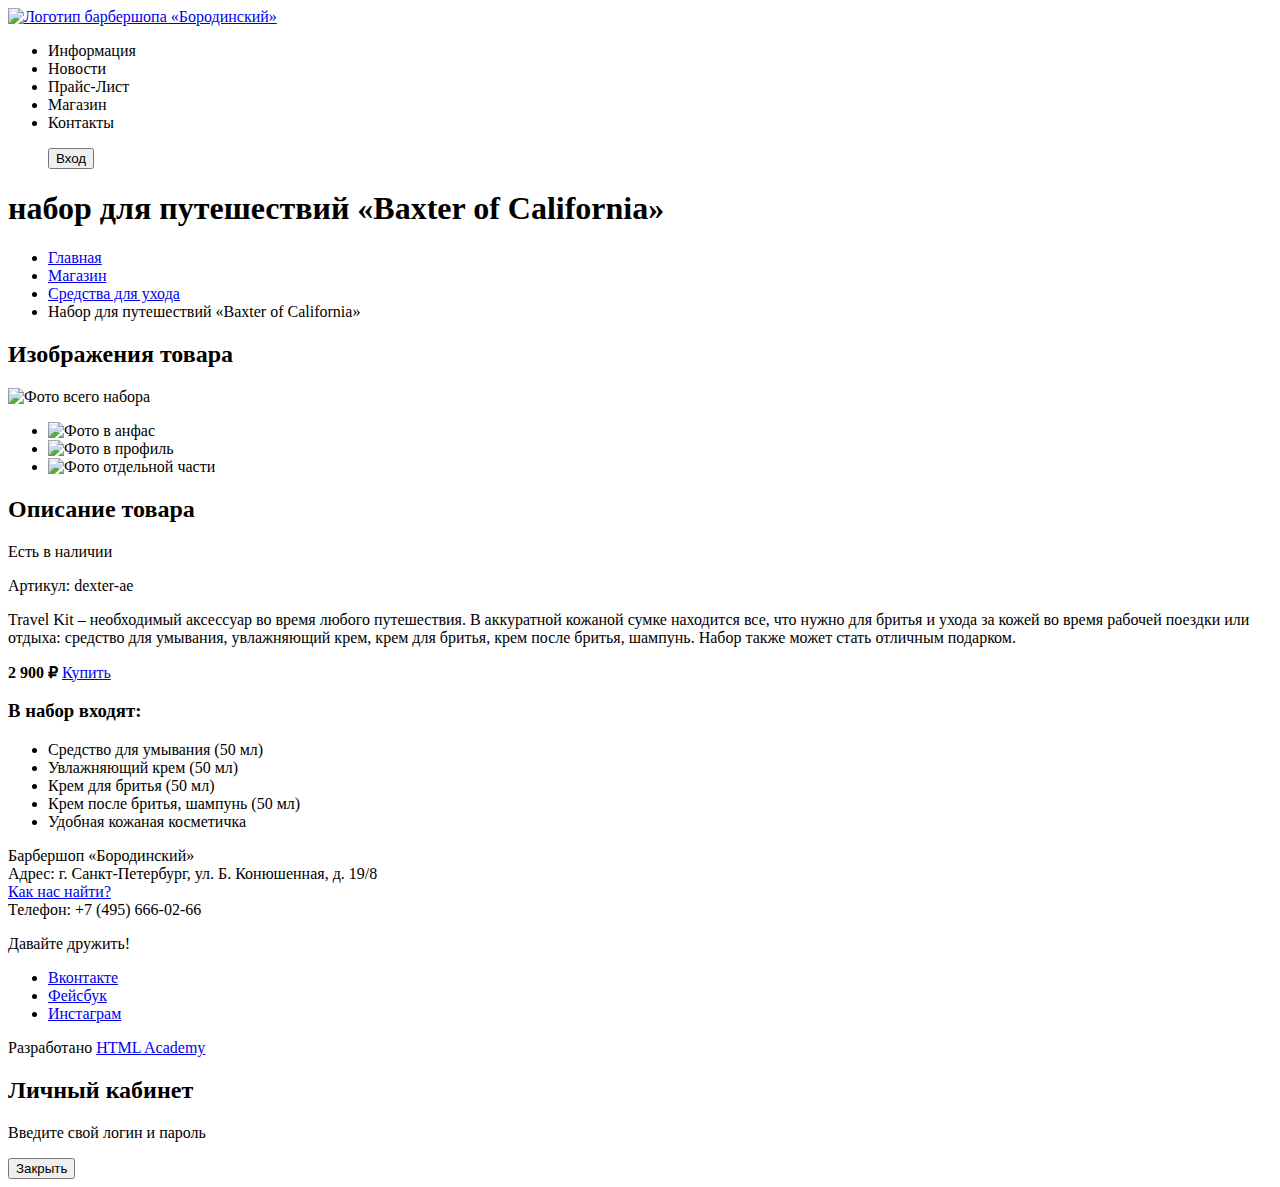
==== item.html @ f43f0ab4 "Сделала разметку всех страниц" ====
<!DOCTYPE html>
<html lang="ru">

<head>
    <meta charset="UTF-8">
    <title>Barbershop</title>
</head>

<body>
    <header>
        <nav>
            <a href="index.html">
                <img src="#" width="111" height="24" alt="Логотип барбершопа «Бородинский»">
            </a>
            <ul>
                <li><a href="#"></a>Информация</li>
                <li><a href="#"></a>Новости</li>
                <li><a href="price.html"></a>Прайс-Лист</li>
                <li><a href="#"></a>Магазин</li>
                <li><a href="#"></a>Контакты</li>
            </ul>
            <ul>
                <button type="button">Вход</button>
            </ul>
        </nav>
    </header>

    <main>
        <h1>набор для путешествий «Baxter of California»</h1>
        <ul class="breadcrumbs">
            <li><a href="index.html">Главная</a></li>
            <li><a href="#">Магазин</a></li>
            <li><a href="#">Средства для ухода</a></li>
            <li class="breadcrumbs-current">Набор для путешествий «Baxter of California»</li>
        </ul>

        <section class="product-photos">
            <h2 class="visually-hidden">Изображения товара</h2>
            <p class="product-photo-full">
                <img src="#" width="460" height="498" alt="Фото всего набора">
            </p>
            <ul class="product-photo-preview">
                <li><img src="#" width="140" height="149" alt="Фото в анфас"></li>
                <li><img src="#" width="140" height="149" alt="Фото в профиль"></li>
                <li><img src="#" width="140" height="149" alt="Фото отдельной части"></li>
            </ul>
        </section>

        <section class="product-info">
            <h2 class="visually-hidden">Описание товара</h2>
            <p class="product-availability">Есть в наличии</p>
            <p class="product-article">Артикул: dexter-ae</p>
            <p class="product-text">Travel Kit – необходимый аксессуар во время любого путешествия.
                В аккуратной кожаной сумке находится все, что нужно для бритья и ухода за кожей
                во время рабочей поездки или отдыха: средство для умывания, увлажняющий крем, крем
                для бритья, крем после бритья, шампунь. Набор также может стать отличным подарком.</p>
            <p class="product-price">
                <b>2 900 &#8381;</b>
                <a href="#" class="button">Купить</a>
            </p>
            <h3>В набор входят:</h3>
            <ul>
                <li>Средство для умывания (50 мл)</li>
                <li>Увлажняющий крем (50 мл)</li>
                <li>Крем для бритья (50 мл)</li>
                <li>Крем после бритья, шампунь (50 мл)</li>
                <li>Удобная кожаная косметичка</li>
            </ul>
        </section>

    </main>
    <footer class="main-footer">
        <p class="footer_contacts">
            Барбершоп «Бородинский»<br>
            Адрес: г. Санкт-Петербург, ул. Б. Конюшенная, д. 19/8<br>
            <a href="#">Как нас найти?</a><br>
            Телефон: +7 (495) 666-02-66
        </p>
        <div class="footer_social_network">
            <p>Давайте дружить!</p>
            <ul>
                <li><a href="#" class="vk">Вконтакте</a></li>
                <li><a href="#" class="facebook">Фейсбук</a></li>
                <li><a href="#" class="instagram">Инстаграм</a></li>
            </ul>
        </div>
        <p>
            Разработано
            <a href="https://htmlacademy.ru/">HTML Academy</a>
        </p>
    </footer>
    <section class="modal modal-login">
        <h2>Личный кабинет</h2>
        <p>Введите свой логин и пароль</p>
        <button type="button">Закрыть</button>
    </section>
</body>

</html>
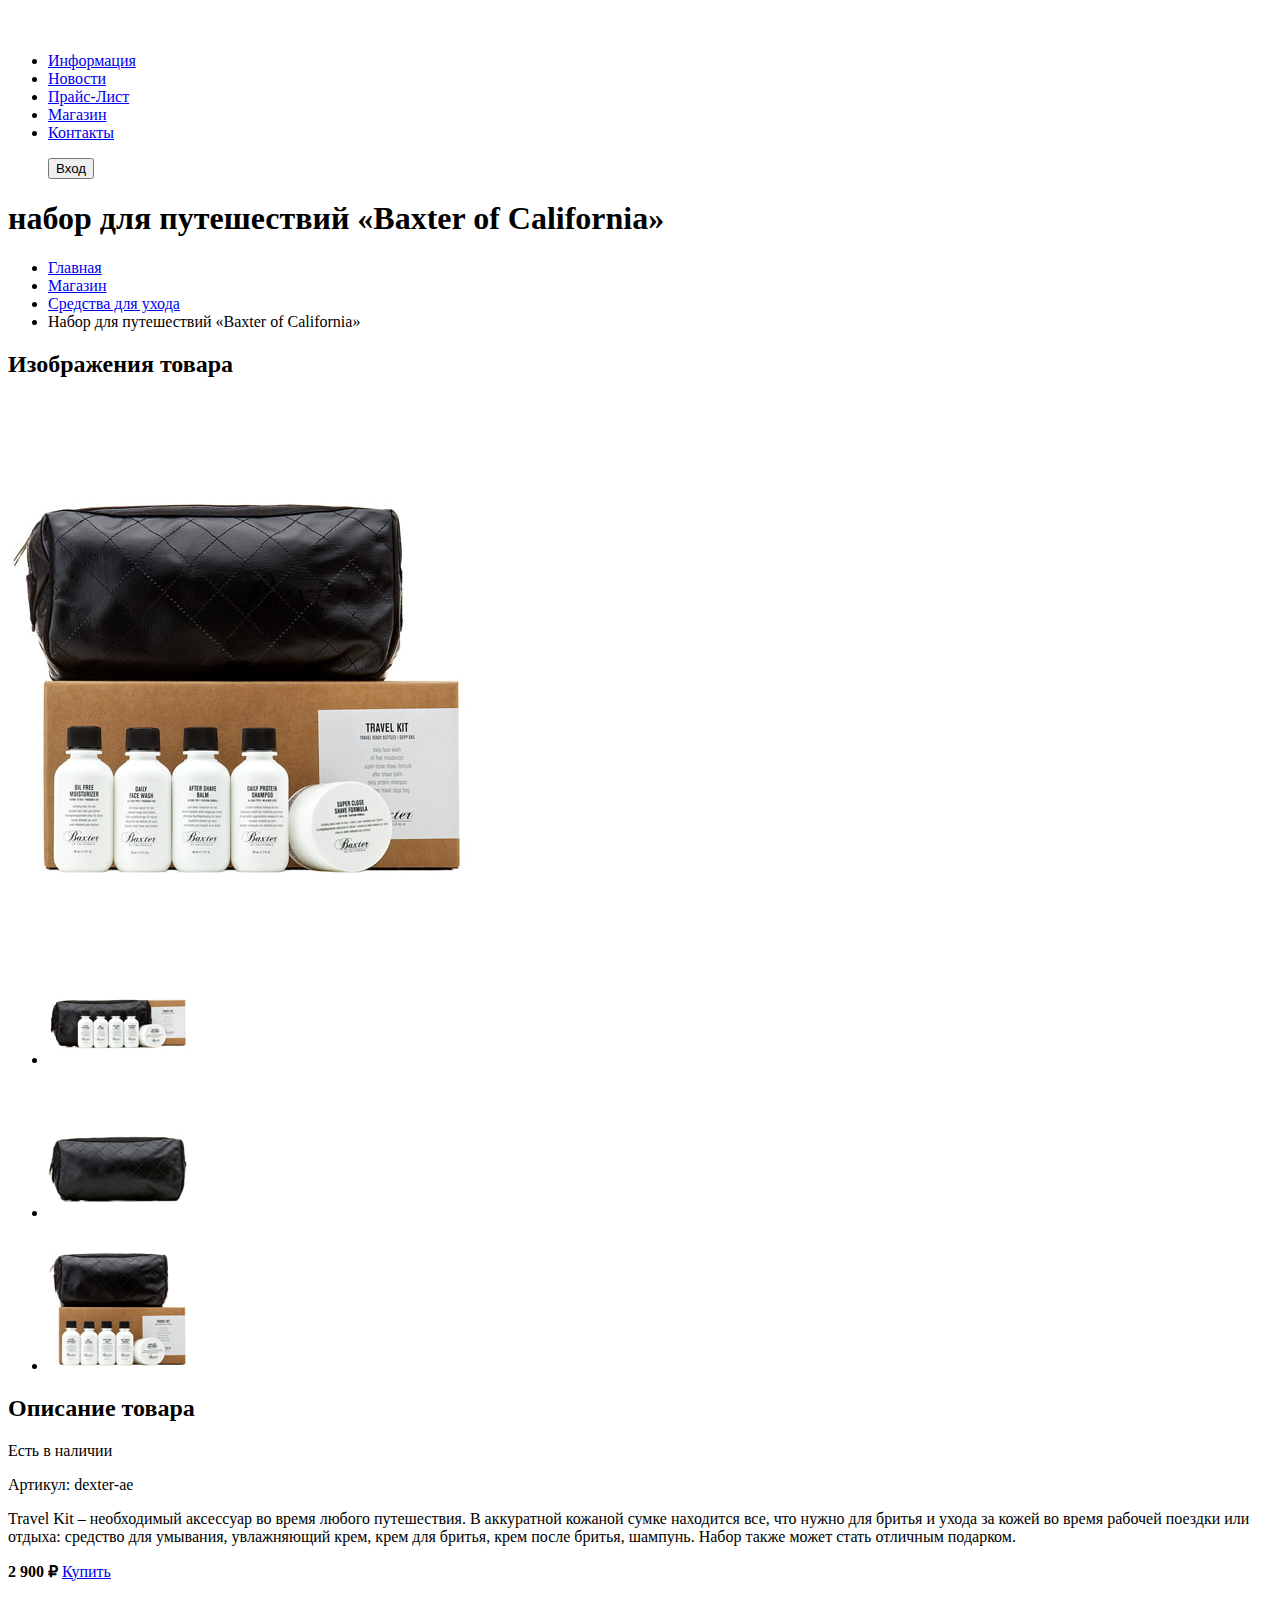
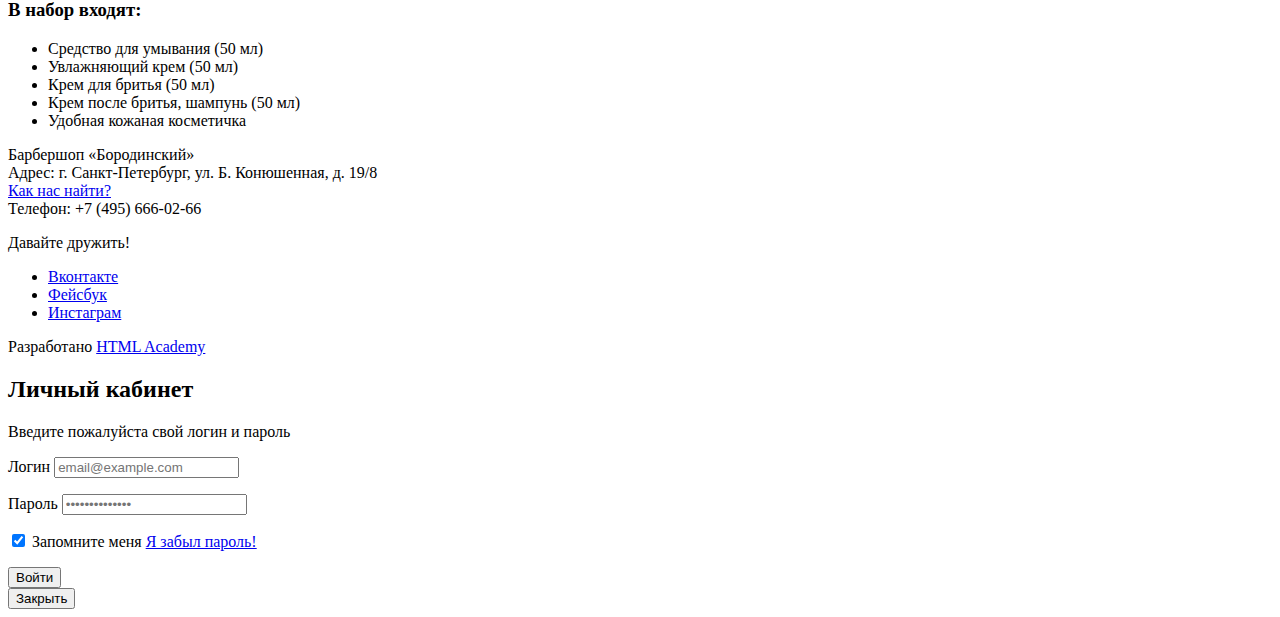
==== commit bc55c072: "Добавила формы в разметку" ====
--- a/item.html
+++ b/item.html
@@ -10,14 +10,14 @@
     <header>
         <nav>
             <a href="index.html">
-                <img src="#" width="111" height="24" alt="Логотип барбершопа «Бородинский»">
+                <img src="img/small-logo.svg" width="111" height="24" alt="Логотип барбершопа «Бородинский»">
             </a>
             <ul>
-                <li><a href="#"></a>Информация</li>
-                <li><a href="#"></a>Новости</li>
-                <li><a href="price.html"></a>Прайс-Лист</li>
-                <li><a href="#"></a>Магазин</li>
-                <li><a href="#"></a>Контакты</li>
+                <li><a href="#">Информация</a></li>
+                <li><a href="#">Новости</a></li>
+                <li><a href="price.html">Прайс-Лист</a></li>
+                <li><a href="shop.html">Магазин</a></li>
+                <li><a href="#">Контакты</a></li>
             </ul>
             <ul>
                 <button type="button">Вход</button>
@@ -37,12 +37,12 @@
         <section class="product-photos">
             <h2 class="visually-hidden">Изображения товара</h2>
             <p class="product-photo-full">
-                <img src="#" width="460" height="498" alt="Фото всего набора">
+                <img src="img/travel-set-big.jpg" width="460" height="498" alt="Фото всего набора">
             </p>
             <ul class="product-photo-preview">
-                <li><img src="#" width="140" height="149" alt="Фото в анфас"></li>
-                <li><img src="#" width="140" height="149" alt="Фото в профиль"></li>
-                <li><img src="#" width="140" height="149" alt="Фото отдельной части"></li>
+                <li><img src="img/travel-set-1.jpg" width="140" height="149" alt="Фото в анфас"></li>
+                <li><img src="img/travel-set-2.jpg" width="140" height="149" alt="Фото в профиль"></li>
+                <li><img src="img/travel-set-3.jpg" width="140" height="149" alt="Фото отдельной части"></li>
             </ul>
         </section>
 
@@ -91,7 +91,28 @@
     </footer>
     <section class="modal modal-login">
         <h2>Личный кабинет</h2>
-        <p>Введите свой логин и пароль</p>
+        <p>Введите пожалуйста свой логин и пароль</p>
+
+        <form action="#" method="POST">
+            <p>
+                <label for="user-login">Логин</label>
+                <input type="email" id="user-login" name="login" placeholder="email@example.com" autocomplete="on">
+            </p>
+
+            <p>
+                <label for="user-password">Пароль</label>
+                <input type="password" id="user-password" name="password" placeholder="••••••••••••••"
+                    autocomplete="on">
+            </p>
+
+            <p>
+                <input type="checkbox" name="remember" id="login-password-info" checked>
+                <label for="login-password-info">Запомните меня</label>
+
+                <a href="#">Я забыл пароль!</a>
+            </p>
+            <button type="submit">Войти</button>
+        </form>
         <button type="button">Закрыть</button>
     </section>
 </body>
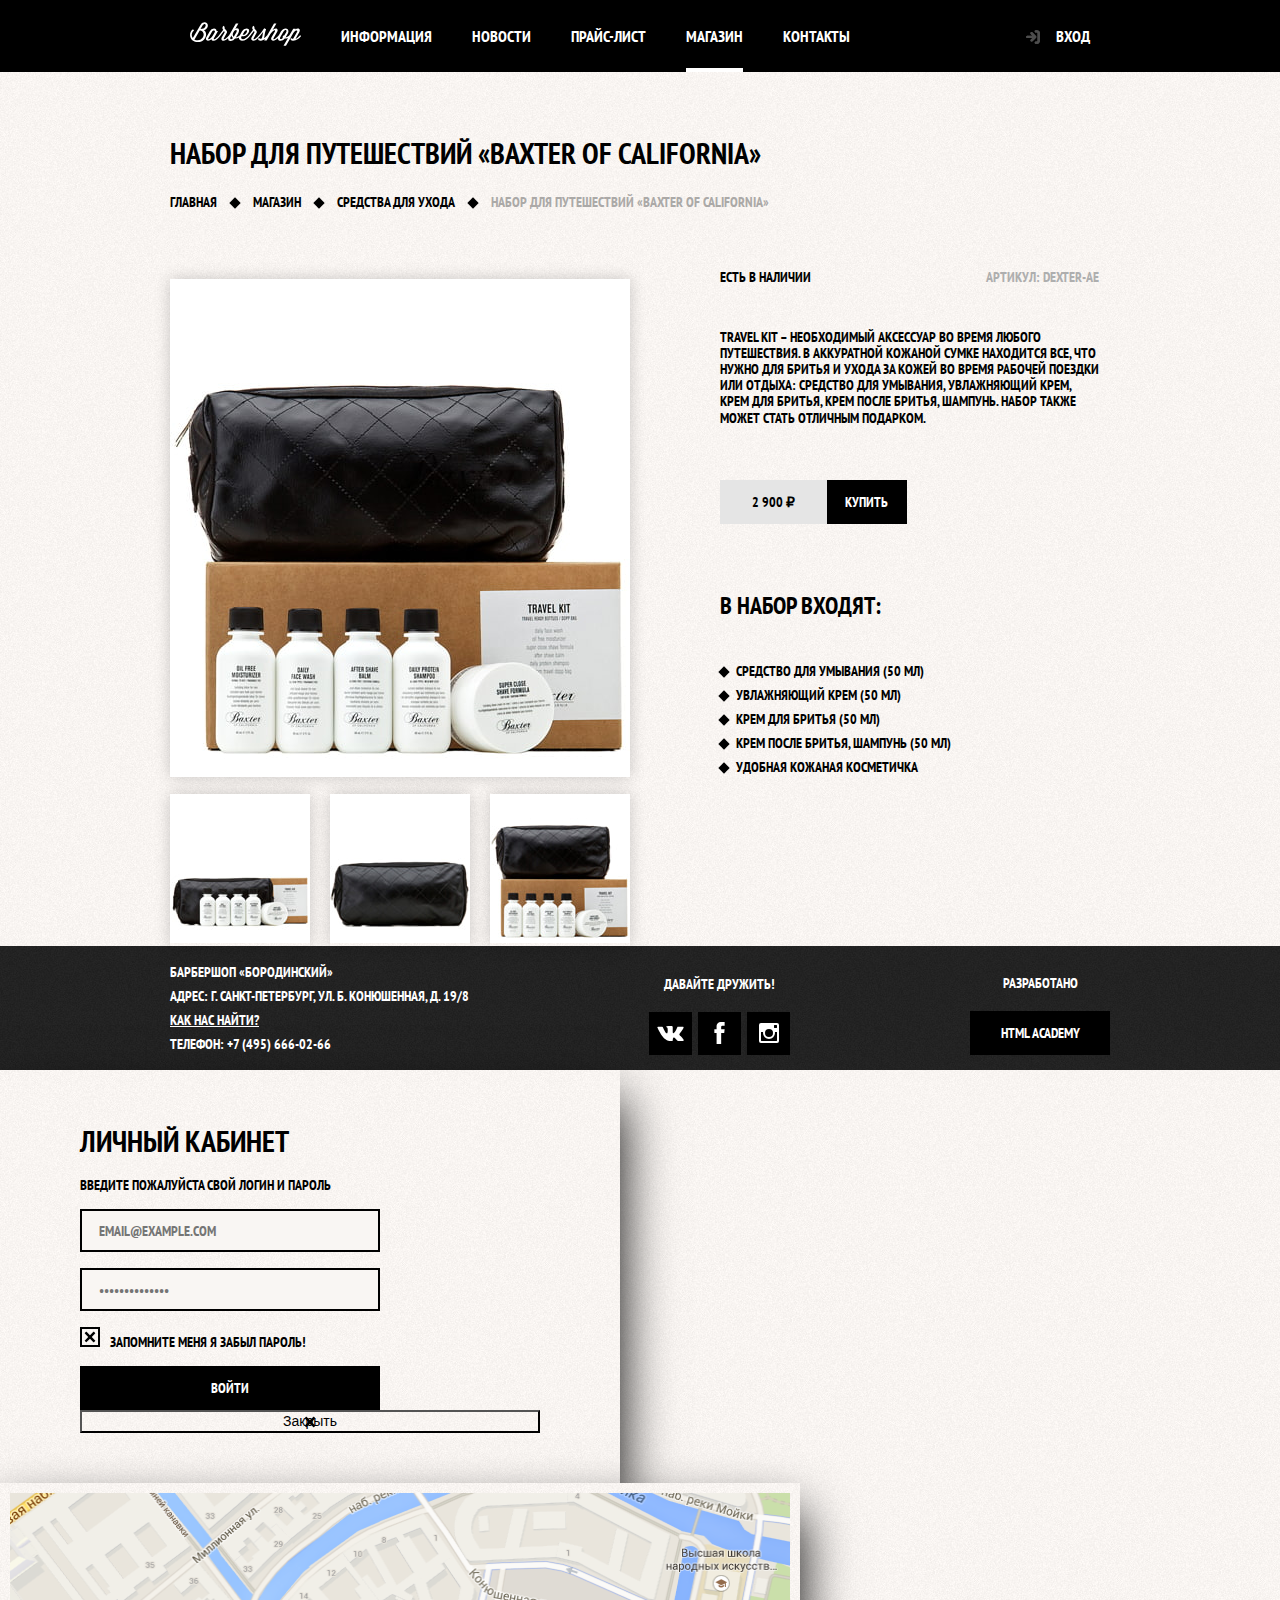
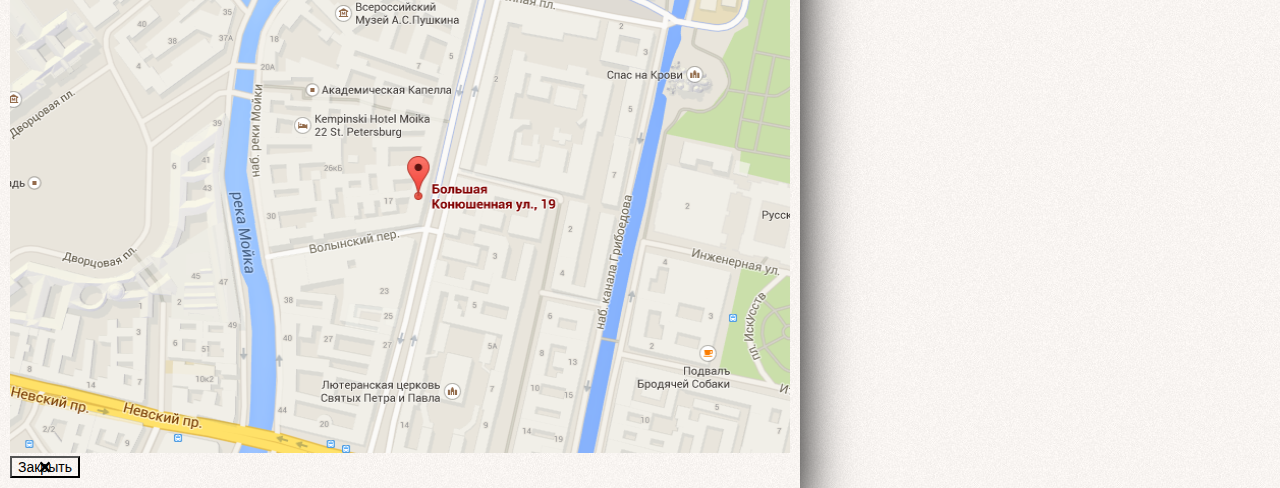
==== commit 298e1317: "Добавила сетку в разметку" ====
--- a/item.html
+++ b/item.html
@@ -4,117 +4,151 @@
 <head>
     <meta charset="UTF-8">
     <title>Barbershop</title>
+    <link rel="stylesheet" href="normalize.css">
+    <link rel="stylesheet" href="style.css">
 </head>
 
 <body>
-    <header>
-        <nav>
-            <a href="index.html">
-                <img src="img/small-logo.svg" width="111" height="24" alt="Логотип барбершопа «Бородинский»">
-            </a>
-            <ul>
-                <li><a href="#">Информация</a></li>
-                <li><a href="#">Новости</a></li>
-                <li><a href="price.html">Прайс-Лист</a></li>
-                <li><a href="shop.html">Магазин</a></li>
-                <li><a href="#">Контакты</a></li>
-            </ul>
-            <ul>
-                <button type="button">Вход</button>
-            </ul>
-        </nav>
-    </header>
+    <div class="white-wrapper">
+        <header>
+            <nav>
+                <div class="navigation-wrapper">
+                    <div class="navigation-center-wrapper">
+                        <a href="index.html">
+                            <img src="img/small-logo.svg" width="111" height="24"
+                                alt="Логотип барбершопа «Бородинский»">
+                        </a>
+                        <ul class="navigation-items">
+                            <li><a class="navigation-item" href="#">Информация</a></li>
+                            <li><a class="navigation-item" href="#">Новости</a></li>
+                            <li><a class="navigation-item" href="price.html">Прайс-Лист</a></li>
+                            <li><a class="navigation-item navigation-current" href="shop.html">Магазин</a></li>
+                            <li><a class="navigation-item" href="#">Контакты</a></li>
+                        </ul>
+                        <ul class="navigation-enter-list">
+                            <li>
+                                <a class="navigation-enter" href="login.html">Вход</a>
+                            </li>
+                        </ul>
+                    </div>
+                </div>
+            </nav>
+        </header>
+        <main class="main-center-wrapper">
+            <div class="main-wrapper">
+                <h1 class="main-header">Набор для путешествий «Baxter of California»</h1>
+                <ul class="breadcrumbs">
+                    <li><a href="index.html">Главная</a></li>
+                    <li><a href="#">Магазин</a></li>
+                    <li><a href="#">Средства для ухода</a></li>
+                    <li class="breadcrumbs-current">Набор для путешествий «Baxter of California»</li>
+                </ul>
+                <div class="item-wrapper">
+                    <section class="product-photos">
+                        <h2 class="visually-hidden">Изображения товара</h2>
+                        <p class="product-photo-full">
+                            <img src="img/travel-set-big.jpg" width="460" height="498" alt="Фото всего набора">
+                        </p>
+                        <ul class="product-photo-preview">
+                            <li><img src="img/travel-set-1.jpg" width="140" height="149" alt="Фото в анфас"></li>
+                            <li><img src="img/travel-set-2.jpg" width="140" height="149" alt="Фото в профиль"></li>
+                            <li><img src="img/travel-set-3.jpg" width="140" height="149" alt="Фото отдельной части">
+                            </li>
+                        </ul>
+                    </section>
 
-    <main>
-        <h1>набор для путешествий «Baxter of California»</h1>
-        <ul class="breadcrumbs">
-            <li><a href="index.html">Главная</a></li>
-            <li><a href="#">Магазин</a></li>
-            <li><a href="#">Средства для ухода</a></li>
-            <li class="breadcrumbs-current">Набор для путешествий «Baxter of California»</li>
-        </ul>
+                    <section class="product-info">
+                        <h2 class="visually-hidden">Описание товара</h2>
+                        <div class="product-wrapper">
+                            <p class="product-availability">Есть в наличии</p>
+                            <p class="product-article">Артикул: dexter-ae</p>
+                        </div>
+                        <p class="product-text">Travel Kit – необходимый аксессуар во время любого путешествия.
+                            В аккуратной кожаной сумке находится все, что нужно для бритья и ухода за кожей
+                            во время рабочей поездки или отдыха: средство для умывания, увлажняющий крем, крем
+                            для бритья, крем после бритья, шампунь. Набор также может стать отличным подарком.</p>
+                        <p class="product-price">
+                            <b class="button-price">2 900 &#8381;</b>
+                            <a class="button button-link" href="#">Купить</a>
+                        </p>
+                        <h3>В набор входят:</h3>
+                        <ul>
+                            <li>Средство для умывания (50 мл)</li>
+                            <li>Увлажняющий крем (50 мл)</li>
+                            <li>Крем для бритья (50 мл)</li>
+                            <li>Крем после бритья, шампунь (50 мл)</li>
+                            <li>Удобная кожаная косметичка</li>
+                        </ul>
+                    </section>
+                </div>
+            </div>
+        </main>
 
-        <section class="product-photos">
-            <h2 class="visually-hidden">Изображения товара</h2>
-            <p class="product-photo-full">
-                <img src="img/travel-set-big.jpg" width="460" height="498" alt="Фото всего набора">
-            </p>
-            <ul class="product-photo-preview">
-                <li><img src="img/travel-set-1.jpg" width="140" height="149" alt="Фото в анфас"></li>
-                <li><img src="img/travel-set-2.jpg" width="140" height="149" alt="Фото в профиль"></li>
-                <li><img src="img/travel-set-3.jpg" width="140" height="149" alt="Фото отдельной части"></li>
-            </ul>
+        <footer class="main-footer">
+            <div class="footer-wrapper">
+                <p class="footer_contacts">
+                    Барбершоп «Бородинский»<br>
+                    Адрес: г. Санкт-Петербург, ул. Б. Конюшенная, д. 19/8<br>
+                    <a class="footer-link" href="#">Как нас найти?</a><br>
+                    Телефон: +7 (495) 666-02-66
+                </p>
+
+                <div class="footer-socials">
+                    <p>Давайте дружить!</p>
+                    <ul class="socials-list">
+                        <li class="socials-item social-vk"><a class="visually-hidden" href="#" class="vk">Вконтакте</a>
+                        </li>
+                        <li class="socials-item social-fb"><a class="visually-hidden" href="#"
+                                class="facebook">Фейсбук</a>
+                        </li>
+                        <li class="socials-item social-inst"><a class="visually-hidden" href="#"
+                                class="instagram">Инстаграм</a>
+                        </li>
+                    </ul>
+                </div>
+                <div class="footer-copyright">
+                    <p class="copyright-info">Разработано</p>
+                    <a class="button-link button" href="https://htmlacademy.ru/">HTML Academy</a>
+                </div>
+            </div>
+        </footer>
+
+        <section class="modal modal-login">
+            <h2 class="modal-login-title">Личный кабинет</h2>
+            <p>Введите пожалуйста свой логин и пароль</p>
+
+            <form class="modal-login-form" action="#" method="POST">
+                <p>
+                    <label class="visually-hidden" for="user-login">Логин</label>
+                    <input type="email" id="user-login" name="login" placeholder="email@example.com" autocomplete="on">
+                </p>
+
+                <p>
+                    <label class="visually-hidden" for="user-password">Пароль</label>
+                    <input type="password" id="user-password" name="password" placeholder="••••••••••••••"
+                        autocomplete="on">
+                </p>
+
+                <p>
+                    <input class="visually-hidden" type="checkbox" name="remember" id="login-password-info" checked>
+                    <label class="check-me-off check-me-on" for="login-password-info">Запомните меня</label>
+
+                    <a href="#">Я забыл пароль!</a>
+                </p>
+                <button class="button" type="submit">Войти</button>
+            </form>
+            <button class="modal-close" type="button">Закрыть</button>
         </section>
 
-        <section class="product-info">
-            <h2 class="visually-hidden">Описание товара</h2>
-            <p class="product-availability">Есть в наличии</p>
-            <p class="product-article">Артикул: dexter-ae</p>
-            <p class="product-text">Travel Kit – необходимый аксессуар во время любого путешествия.
-                В аккуратной кожаной сумке находится все, что нужно для бритья и ухода за кожей
-                во время рабочей поездки или отдыха: средство для умывания, увлажняющий крем, крем
-                для бритья, крем после бритья, шампунь. Набор также может стать отличным подарком.</p>
-            <p class="product-price">
-                <b>2 900 &#8381;</b>
-                <a href="#" class="button">Купить</a>
+        <section class="modal modal-map">
+            <h2 class="visually-hidden">Как до нас добраться</h2>
+            <p>
+                <img src="img/map.png" alt="Офис компании по адресу г. Санкт-Петербург, ул. Б. Конюшенная, д. 19/8"
+                    width="780" height="560">
             </p>
-            <h3>В набор входят:</h3>
-            <ul>
-                <li>Средство для умывания (50 мл)</li>
-                <li>Увлажняющий крем (50 мл)</li>
-                <li>Крем для бритья (50 мл)</li>
-                <li>Крем после бритья, шампунь (50 мл)</li>
-                <li>Удобная кожаная косметичка</li>
-            </ul>
+            <button class="modal-close" type="button">Закрыть</button>
         </section>
-
-    </main>
-    <footer class="main-footer">
-        <p class="footer_contacts">
-            Барбершоп «Бородинский»<br>
-            Адрес: г. Санкт-Петербург, ул. Б. Конюшенная, д. 19/8<br>
-            <a href="#">Как нас найти?</a><br>
-            Телефон: +7 (495) 666-02-66
-        </p>
-        <div class="footer_social_network">
-            <p>Давайте дружить!</p>
-            <ul>
-                <li><a href="#" class="vk">Вконтакте</a></li>
-                <li><a href="#" class="facebook">Фейсбук</a></li>
-                <li><a href="#" class="instagram">Инстаграм</a></li>
-            </ul>
-        </div>
-        <p>
-            Разработано
-            <a href="https://htmlacademy.ru/">HTML Academy</a>
-        </p>
-    </footer>
-    <section class="modal modal-login">
-        <h2>Личный кабинет</h2>
-        <p>Введите пожалуйста свой логин и пароль</p>
-
-        <form action="#" method="POST">
-            <p>
-                <label for="user-login">Логин</label>
-                <input type="email" id="user-login" name="login" placeholder="email@example.com" autocomplete="on">
-            </p>
-
-            <p>
-                <label for="user-password">Пароль</label>
-                <input type="password" id="user-password" name="password" placeholder="••••••••••••••"
-                    autocomplete="on">
-            </p>
-
-            <p>
-                <input type="checkbox" name="remember" id="login-password-info" checked>
-                <label for="login-password-info">Запомните меня</label>
-
-                <a href="#">Я забыл пароль!</a>
-            </p>
-            <button type="submit">Войти</button>
-        </form>
-        <button type="button">Закрыть</button>
-    </section>
+    </div>
 </body>
 
 </html>--- a/style.css
+++ b/style.css
@@ -0,0 +1,1220 @@
+@font-face {
+    font-family: 'PT Sans Narrow';
+    font-style: normal;
+    font-weight: 400;
+    src: url('../fonts/pt-sans-narrow-v12-latin_cyrillic-regular.eot');
+    src: local(''),
+        url('../fonts/pt-sans-narrow-v12-latin_cyrillic-regular.eot?#iefix') format('embedded-opentype'),
+        url('../fonts/pt-sans-narrow-v12-latin_cyrillic-regular.woff2') format('woff2'),
+        url('../fonts/pt-sans-narrow-v12-latin_cyrillic-regular.woff') format('woff'),
+        url('../fonts/pt-sans-narrow-v12-latin_cyrillic-regular.ttf') format('truetype'),
+        url('../fonts/pt-sans-narrow-v12-latin_cyrillic-regular.svg#PTSansNarrow') format('svg');
+}
+
+@font-face {
+    font-family: 'PT Sans Narrow';
+    font-style: normal;
+    font-weight: 700;
+    src: url('../fonts/pt-sans-narrow-v12-latin_cyrillic-700.eot');
+    src: local(''),
+        url('../fonts/pt-sans-narrow-v12-latin_cyrillic-700.eot?#iefix') format('embedded-opentype'),
+        url('../fonts/pt-sans-narrow-v12-latin_cyrillic-700.woff2') format('woff2'),
+        url('../fonts/pt-sans-narrow-v12-latin_cyrillic-700.woff') format('woff'),
+        url('../fonts/pt-sans-narrow-v12-latin_cyrillic-700.ttf') format('truetype'),
+        url('../fonts/pt-sans-narrow-v12-latin_cyrillic-700.svg#PTSansNarrow') format('svg');
+}
+
+body {
+    box-sizing: border-box;
+
+    margin: 0;
+    padding: 0;
+
+    font-family: "PT Sans Narrow", Arial, sans-serif;
+    font-weight: bold;
+    font-size: 14px;
+    color: white;
+    text-transform: uppercase;
+
+    background-color: black;
+    background: url(img/background.jpg) no-repeat top center;
+
+}
+
+a {
+    text-decoration: none;
+}
+
+.visually-hidden {
+    position: absolute;
+    clip: rect(0 0 0 0);
+    width: 1px;
+    height: 1px;
+    margin: -1px;
+}
+
+/* обертки */
+
+.white-wrapper {
+    background-color: #f7f4f1;
+    background: url(img/background-lite.jpg) repeat 0 0;
+}
+
+.index-white-wrapper {
+    background-color: #f7f4f1;
+    background-image: url(img/separator.png),
+        url(img/background-lite.jpg);
+    background-position: 50% 50%,
+        0 0;
+    background-repeat: no-repeat,
+        repeat;
+
+    display: flex;
+    box-sizing: border-box;
+    padding: 45px 80px 50px 80px;
+    width: 940px;
+    height: 419px;
+    margin: auto;
+    margin-bottom: 36px;
+}
+
+.main-wrapper {
+    box-sizing: border-box;
+    width: 940px;
+}
+
+
+.main-center-wrapper {
+    display: flex;
+    flex-direction: column;
+    align-items: center;
+}
+
+
+.shop-wrapper {
+    display: flex;
+}
+
+.catalog-wrapper {
+    box-sizing: border-box;
+    background-color: white;
+
+    display: inline-block;
+    box-shadow: 0 0 15px 0 rgba(0, 1, 1, 0.2);
+}
+
+.item-wrapper {
+    display: flex
+}
+
+.main-header {
+    font-size: 30px;
+    line-height: 42px;
+    color: black;
+    margin: 0px;
+    padding: 0px;
+    margin-bottom: 20px;
+}
+
+
+/* кнопка */
+
+.button {
+    box-sizing: border-box;
+
+    width: 140px;
+    height: 44px;
+
+    text-align: center;
+
+    font: inherit;
+    text-transform: uppercase;
+    color: white;
+    text-decoration: none;
+    line-height: 0;
+
+    background-color: black;
+    border: none;
+}
+
+
+.button:hover,
+.button:focus,
+.button:active {
+    background-color: #663d15;
+}
+
+
+
+/* кнопка-цена */
+
+.button-price {
+    box-sizing: border-box;
+    padding: 22px 0;
+
+    width: 100%;
+    height: 44px;
+
+    font-size: 14px;
+    text-transform: uppercase;
+    color: black;
+    text-decoration: none;
+    line-height: 0;
+    text-align: center;
+
+    background-color: #e5e5e5;
+    border: none;
+}
+
+/* кнопка-ссылка */
+
+.button-link {
+    text-decoration: none;
+    color: white;
+    padding: 22px 0;
+
+}
+
+
+
+/* Навигация */
+
+.navigation-wrapper {
+    display: flex;
+    justify-content: center;
+    align-items: center;
+    margin-bottom: 60px;
+
+    width: 100%;
+    height: 72px;
+
+
+    background-color: black;
+}
+
+.navigation-center-wrapper {
+    display: flex;
+    align-items: center;
+    width: 900px;
+
+}
+
+.navigation-items {
+    display: flex;
+}
+
+.navigation-items li {
+
+    margin-right: 40px;
+
+}
+
+.navigation-item li:last-child {
+    margin-right: 0px;
+}
+
+.navigation-enter-list {
+
+    margin-left: auto;
+
+}
+
+.navigation-items,
+.navigation-enter-list {
+    list-style: none;
+
+}
+
+.navigation-item,
+.navigation-enter {
+    font-size: 16px;
+    line-height: 20px;
+    color: white;
+}
+
+.navigation-item:hover,
+.navigation-enter:hover,
+.navigation-item:focus,
+.navigation-enter:focus {
+    background-color: #242424;
+}
+
+.navigation-current {
+    position: relative;
+    box-sizing: border-box;
+}
+
+.navigation-current::after {
+    position: absolute;
+    content: "";
+    background-color: white;
+    width: 100%;
+    height: 4px;
+
+    left: 0px;
+    bottom: -26px;
+}
+
+.navigation-enter::before {
+    content: url(img/login.svg);
+    opacity: 0.3;
+    margin-right: 15px;
+    position: relative;
+    top: 2.5px;
+    /* я очень очень не уверенна насчет позишена сверху */
+
+}
+
+.navigation-enter:hover::before,
+.navigation-enter:focus::before {
+    opacity: 1;
+}
+
+.header-wrapper {
+    display: flex;
+    justify-content: center;
+    flex-wrap: wrap;
+}
+
+.navigation-logo {
+    align-self: center;
+    order: 1;
+    margin-bottom: 80px;
+
+}
+
+
+/* хлебные крошки */
+
+.breadcrumbs {
+    display: flex;
+    margin: 0px;
+    padding: 0px;
+    list-style: none;
+    margin-bottom: 55px;
+}
+
+
+.breadcrumbs a {
+    text-decoration: none;
+    font-size: 14px;
+    color: black;
+}
+
+.breadcrumbs a::after {
+    margin: 0 14px 0 14px;
+    content: "";
+    display: inline-block;
+    width: 8px;
+    height: 8px;
+    background-color: black;
+    transform: rotate(45deg);
+}
+
+.breadcrumbs-current {
+    color: #aba9a7;
+}
+
+/* пагинация */
+.pagination-list {
+    display: flex;
+
+    list-style: none;
+    margin: 0px;
+    padding: 0px;
+    margin-bottom: 45px;
+
+}
+
+.pagination-item {
+    width: 43px;
+    height: 43px;
+    background-color: black;
+    display: inline-block;
+    padding-top: 1px;
+    text-align: center;
+    line-height: 0;
+    margin-right: 7px;
+}
+
+.pagination-item a {
+    text-decoration: none;
+    font-size: 14px;
+    color: white;
+    display: inline-block;
+    margin: 50% 0;
+    line-height: 0;
+}
+
+.pagination-item-current {
+    background-color: white;
+}
+
+.pagination-item-current a {
+    color: black;
+}
+
+.pagination-item:not(.pagination-item-current):hover {
+    background-color: #663d15;
+}
+
+
+/* Блок преимуществ */
+
+.advantages-list {
+    display: flex;
+    justify-content: center;
+    align-items: center;
+    list-style: none;
+
+}
+
+.advantages-item {
+    display: flex;
+    flex-direction: column;
+    justify-content: space-between;
+    align-items: center;
+    width: 270px;
+    height: 170px;
+    margin-right: 50px;
+    text-align: center;
+}
+
+.advantages-item:last-child {
+    margin-left: 0;
+}
+
+.advantages-title {
+    font-size: 30px;
+    margin: 0;
+
+}
+
+.advantages-text {
+    font-size: 14px;
+    line-height: 24px;
+    align-self: flex-end;
+}
+
+.square {
+    width: 15px;
+    height: 15px;
+    background-color: #f7f4f1;
+    transform: rotate(45deg);
+}
+
+
+/* Новости */
+
+.news {
+    display: flex;
+    flex-direction: column;
+    align-items: flex-start;
+    margin-right: 100px;
+
+    width: 470px;
+
+    color: black;
+}
+
+.news-list {
+    list-style: none;
+    padding: 0px;
+    margin: 0px;
+}
+
+.news-item {
+    margin-bottom: 30px;
+}
+
+.news-title {
+    font-size: 30px;
+    padding: 0px;
+    margin: 0px;
+    margin-bottom: 33px;
+}
+
+.news-text {
+    font-size: 14px;
+    line-height: 24px;
+    padding: 0px;
+    margin: 0px;
+    margin-bottom: 5px;
+}
+
+.news-data {
+    text-transform: none;
+    font-size: 14px;
+
+}
+
+
+
+/* галерея */
+
+.photo-gallery {
+    display: flex;
+    flex-direction: column;
+    align-items: flex-start;
+
+    width: 300px;
+
+}
+
+.photo-gallery-title {
+    font-size: 30px;
+    line-height: 42px;
+    color: black;
+    padding: 0px;
+    margin: 0px;
+    margin-bottom: 30px;
+}
+
+
+.gallery-content {
+    display: inline-block;
+    margin: 0px;
+    padding: 0px;
+    margin-bottom: 38px;
+
+    font-size: 0;
+
+    background-color: #cccccc;
+    border: solid 7px #ffffff;
+}
+
+
+.buttons-wrapper {
+    display: flex;
+    justify-content: space-between;
+    width: 300px;
+
+}
+
+/* контакты */
+.contacts {
+    display: flex;
+    flex-direction: column;
+    align-items: flex-start;
+    margin-right: 100px;
+
+    width: 470px;
+}
+
+.contacts-title {
+    font-size: 30px;
+    line-height: 42px;
+    color: black;
+    padding: 0px;
+    margin: 0px;
+    margin-bottom: 29px;
+}
+
+
+.contacts-adress,
+.contacts-time {
+    font-size: 14px;
+    line-height: 24px;
+    color: black;
+    padding: 0px;
+    margin: 0px;
+}
+
+.contacts-adress {
+    margin-bottom: 32px;
+}
+
+.contacts-time {
+    margin-bottom: 28px;
+}
+
+/* запись */
+
+.registration {
+    display: flex;
+    flex-direction: column;
+    align-items: flex-start;
+
+    width: 300px;
+}
+
+
+.registration-title {
+    font-size: 30px;
+    line-height: 42px;
+    color: black;
+    padding: 0px;
+    margin: 0px;
+    margin-bottom: 25px;
+}
+
+.registration-text {
+    font-size: 14px;
+    line-height: 24px;
+    color: black;
+    padding: 0px;
+    margin: 0px;
+    margin-bottom: 10px;
+}
+
+.registration-form {
+    display: flex;
+    flex-wrap: wrap;
+    width: 300px;
+
+}
+
+.registration-form p {
+    display: flex;
+    flex-direction: column;
+    padding: 0px;
+    margin: 0px 20px 10px 0px;
+
+}
+
+.registration-form p:nth-child(2n) {
+    margin: 0px;
+}
+
+.registration-form p:nth-last-child(1),
+.registration-form p:nth-last-child(2) {
+    margin-bottom: 20px;
+}
+
+.registration-form label {
+    font-size: 14px;
+    line-height: 24px;
+    color: black;
+    padding: 0px;
+    margin: 0px 0px 7px 17px;
+}
+
+.registration-form input {
+    box-sizing: border-box;
+    width: 140px;
+    height: 43px;
+
+    padding-left: 17px;
+    margin: 0px;
+
+    font: inherit;
+
+
+    background-color: transparent;
+    border: solid 2px #000000;
+
+}
+
+.registration-form input:focus {
+    border-color: #663d15;
+}
+
+.registration-form input::placeholder {
+    font-size: 14px;
+    line-height: 24px;
+    color: rgba(0, 0, 0, 0.7);
+}
+
+.registration-form .button {
+    align-self: stretch;
+    margin: 0px;
+    flex-basis: 300px;
+}
+
+
+/* фильтры */
+
+
+.filter {
+    display: flex;
+    flex-direction: column;
+    margin-right: 70px;
+    width: 170px;
+}
+
+.filters fieldset {
+    border: none;
+    padding: 0px;
+    margin: 0px;
+}
+
+.filters legend {
+    font-size: 24px;
+    color: black;
+    margin-bottom: 30px;
+}
+
+.filters-list {
+    list-style: none;
+
+    font-size: 14px;
+    line-height: 18px;
+    color: black;
+    margin: 0px;
+    padding: 0px;
+}
+
+.filter-option {
+    margin-bottom: 25px;
+}
+
+.filter-option:last-child {
+    margin-bottom: 50px;
+}
+
+.filter-option:hover,
+.filter-option:focus {
+    color: #663d15;
+}
+
+.filter-checkbox-off::before {
+    margin-right: 23px;
+    content: "";
+    display: inline-block;
+    width: 15px;
+    height: 15px;
+    border: solid 2px #000101;
+    background-color: #f9f6f3;
+}
+
+.filter-checkbox-on::before {
+    background: url(img/small-cross.svg) no-repeat 50% 50%;
+}
+
+.filter-radio-off::before {
+    margin-right: 22px;
+    content: "";
+    display: inline-block;
+    border-radius: 50%;
+    width: 15px;
+    height: 15px;
+    border: solid 2px #000101;
+    background-color: #f9f6f3;
+}
+
+/* .filter-radio-on:checked::before {
+    margin-right: 22px;
+    content: "";
+    display: inline-block;
+    border-radius: 50%;
+    width: 5px;
+    height: 5px;
+    background-color: #000101;
+} */
+
+/* каталог */
+
+
+
+
+.catalog-list {
+    list-style: none;
+    display: flex;
+    flex-wrap: wrap;
+    width: 720px;
+    margin: 0px;
+    padding: 0px;
+    margin-bottom: 45px;
+}
+
+.catalog-item {
+    width: 220px;
+    box-sizing: border-box;
+
+
+    margin-right: 20px;
+    margin-bottom: 20px;
+}
+
+.catalog-item:last-child {
+    margin-right: 0px;
+}
+
+.catalog-img {
+    margin: 0px;
+    padding: 0px;
+
+}
+
+.catalog-item h3,
+.catalog-item-price {
+    padding-left: 16px;
+}
+
+.catalog-item-price {
+    display: flex;
+    width: 187px;
+}
+
+
+.catalog-link {
+    text-decoration: none;
+    font-size: 14px;
+    line-height: 18px;
+    color: black;
+}
+
+.catalog-category {
+    text-transform: none;
+}
+
+
+
+/* страница товара */
+.product-photos {
+    display: flex;
+    flex-direction: column;
+    width: 460px;
+    margin-right: 90px;
+}
+
+.product-photo-preview {
+    display: flex;
+    list-style: none;
+    margin: 0px;
+    padding: 0px;
+}
+
+.product-photo-preview li,
+.product-photo-full img {
+    box-shadow: 0 0 15px 0 rgba(0, 1, 1, 0.2);
+}
+
+.product-photo-preview li {
+    margin: 0px;
+    padding: 0px;
+    margin-right: 20px;
+}
+
+.product-photo-preview li:last-child {
+    margin-right: 0px;
+}
+
+.product-info {
+    display: flex;
+    flex-direction: column;
+    width: 379px;
+}
+
+.product-text,
+.product-availability,
+.product-article {
+    margin: 0px;
+    padding: 0px;
+}
+
+.product-wrapper {
+    display: flex;
+    justify-content: space-between;
+    width: 379px;
+    margin-bottom: 40px;
+}
+
+.product-availability {
+    font-size: 14px;
+    line-height: 24px;
+    color: black;
+}
+
+.product-article {
+    font-size: 14px;
+    line-height: 24px;
+    color: #aeaeae;
+}
+
+.product-text {
+    color: black;
+    margin-bottom: 40px;
+}
+
+.product-price {
+    display: flex;
+    width: 187px;
+    margin-bottom: 67px;
+}
+
+.product-info h3 {
+    font-size: 24px;
+    line-height: 30px;
+    color: black;
+    margin: 0px;
+    padding: 0px;
+    margin-bottom: 38px;
+}
+
+.product-info ul {
+    list-style: none;
+    margin: 0px;
+    padding: 0px;
+}
+
+.product-info li {
+    font-size: 14px;
+    line-height: 24px;
+    color: black;
+}
+
+.product-info li::before {
+    margin-right: 8px;
+    content: "";
+    display: inline-block;
+    width: 8px;
+    height: 8px;
+    background-color: black;
+    transform: rotate(45deg);
+}
+
+
+/* прайс-лист */
+
+
+
+.big-title {
+    font-size: 48px;
+    line-height: 48px;
+    color: #000000;
+    display: inline-block;
+    margin-bottom: 73px;
+}
+
+.big-title::before {
+    content: "";
+    display: inline-block;
+    width: 160px;
+    height: 2px;
+    background-image: url(img/title-stik.png);
+    margin-right: 26px;
+    vertical-align: middle;
+}
+
+.big-title::after {
+    content: "";
+    display: inline-block;
+    width: 160px;
+    height: 2px;
+    background-image: url(img/title-stik.png);
+    margin-left: 26px;
+    vertical-align: middle;
+}
+
+.price-wrapper {
+    display: flex;
+    flex-wrap: wrap;
+}
+
+.brends {
+    margin-right: 240px;
+    margin-bottom: 70px;
+}
+
+.brends p {
+    font-size: 24px;
+    line-height: 30px;
+    color: black;
+    margin: 0px;
+    padding: 0px;
+    margin-bottom: 37px;
+}
+
+.brends-list {
+    list-style: none;
+    margin: 0px;
+    padding: 0px;
+}
+
+.brends-item {
+    font-size: 14px;
+    margin-bottom: 25px;
+    color: black;
+}
+
+.brends-item:last-child {
+    margin-bottom: 0px;
+}
+
+.brends-item::before {
+    margin-right: 9px;
+    content: "";
+    display: inline-block;
+    width: 8px;
+    height: 8px;
+    background-color: black;
+    transform: rotate(45deg);
+}
+
+
+.price h2 {
+    font-size: 24px;
+    line-height: 30px;
+    color: black;
+    margin: 0px;
+    padding: 0px;
+    margin-bottom: 39px;
+}
+
+.table-price {
+    box-sizing: border-box;
+    width: 462px;
+    height: 129px;
+    border: solid 2px #000101;
+    border-collapse: collapse;
+
+    font-size: 14px;
+    line-height: 24px;
+    color: black;
+
+}
+
+.table-price td {
+    border: solid 2px #000101;
+}
+
+.table-price td:nth-child(2n) {
+    text-align: center;
+}
+
+.table-price td:nth-child(2n + 1) {
+    padding-left: 19px;
+}
+
+.about-us {
+    margin-bottom: 82px;
+}
+
+.about-us h2 {
+    font-size: 24px;
+    line-height: 30px;
+    color: black;
+    margin: 0px;
+    padding: 0px;
+    margin-bottom: 40px;
+}
+
+.about-us-wrapper {
+    display: flex;
+    justify-content: space-between;
+    width: 940px;
+}
+
+.about-us p {
+    font-size: 14px;
+    line-height: 24px;
+    color: #000000;
+    width: 379px;
+    margin: 0px;
+    padding: 0px;
+}
+
+
+
+/* подвал */
+
+.main-footer {
+    display: flex;
+    justify-content: center;
+    color: white;
+
+    background-color: black;
+    background: url(img/background-dark.jpg) repeat 0 0;
+}
+
+.footer-wrapper {
+    display: flex;
+    justify-content: space-between;
+    align-items: center;
+    width: 940px;
+}
+
+.footer_contacts {
+    line-height: 24px;
+}
+
+.footer-link {
+    color: white;
+    text-decoration: underline;
+}
+
+.footer-link:hover,
+.footer-link:focus {
+    text-decoration: none;
+}
+
+.footer-socials {
+    text-align: center;
+}
+
+.footer-socials p {
+    margin-bottom: 20px;
+}
+
+.socials-list {
+    display: flex;
+    justify-content: space-between;
+    list-style: none;
+    margin: 0px;
+    padding: 0px;
+    width: 141px;
+}
+
+.socials-item {
+    text-decoration: none;
+    color: white;
+    width: 43px;
+    height: 43px;
+    margin: 0px;
+    padding: 0px;
+}
+
+.social-vk {
+    background: black url(img/vk.svg) no-repeat 50% 50%;
+}
+
+.social-fb {
+    background: black url(img/facebook.svg) no-repeat 50% 50%;
+}
+
+.social-inst {
+    background: black url(img/instagram.svg) no-repeat 50% 50%;
+}
+
+
+.footer-copyright {
+    text-align: center;
+    display: flex;
+    flex-direction: column;
+}
+
+.copyright-info {
+    margin-bottom: 20px;
+}
+
+.footer-copyright .button:hover,
+.footer-copyright .button:focus {
+    color: black;
+    background-color: white;
+}
+
+/* модальные окна */
+
+.modal {
+    color: black;
+
+    background-color: #f8f3f0;
+    background: url(img/background-lite.jpg) repeat 0 0;
+}
+
+.modal-login {
+    display: flex;
+    flex-direction: column;
+    width: 460px;
+    padding: 50px 80px;
+    box-shadow: 0px 30px 50px 0 black;
+}
+
+.modal-login p {
+    margin: 0px;
+    padding: 0px;
+    margin-bottom: 16px;
+}
+
+.modal-login-title {
+    font-size: 30px;
+    line-height: 42px;
+    margin: 0px;
+    padding: 0px;
+    margin-bottom: 15px;
+}
+
+
+.modal a {
+    font-size: 14px;
+    color: black;
+}
+
+
+.modal-login-form input {
+    box-sizing: border-box;
+    width: 300px;
+    height: 43px;
+
+    padding-left: 17px;
+
+    font: inherit;
+    color: black;
+    text-transform: uppercase;
+
+    background-color: #f9f6f3;
+    border: solid 2px #000000;
+
+}
+
+.modal-login-form input:focus {
+    border-color: #663d15;
+}
+
+.login-checkbox {
+    display: flex;
+    justify-content: space-between;
+    align-items: baseline;
+    width: 300px;
+    padding: 0px;
+    margin: 0px;
+    margin-bottom: 20px;
+}
+
+.login-checkbox:hover,
+.login-checkbox:focus {
+    color: #663d15;
+}
+
+.login-checkbox label {
+    padding: 0px;
+    margin: 0px;
+}
+
+.check-me-off::before {
+    box-sizing: border-box;
+    align-self: center;
+    margin-right: 10px;
+    content: "";
+    display: inline-block;
+    width: 20px;
+    height: 20px;
+    border: solid 2px #000101;
+    background-color: #f9f6f3;
+}
+
+.check-me-on::before {
+    background: url(img/small-cross.svg) no-repeat 50% 50%;
+}
+
+.forgot-password {
+    color: black;
+    text-decoration: underline;
+
+}
+
+.forgot-password:hover,
+.forgot-password:focus {
+    text-decoration: none;
+}
+
+.modal-login-form .button {
+    width: 300px;
+}
+
+.modal-close {
+    background: url(img/big-cross.svg) no-repeat 50% 50%;
+}
+
+.modal-map {
+    width: 780px;
+    padding: 10px;
+    background-color: white;
+    box-shadow: 0px 30px 50px 0 black;
+}
+
+.modal-map p {
+    margin: 0px;
+    padding: 0px;
+}